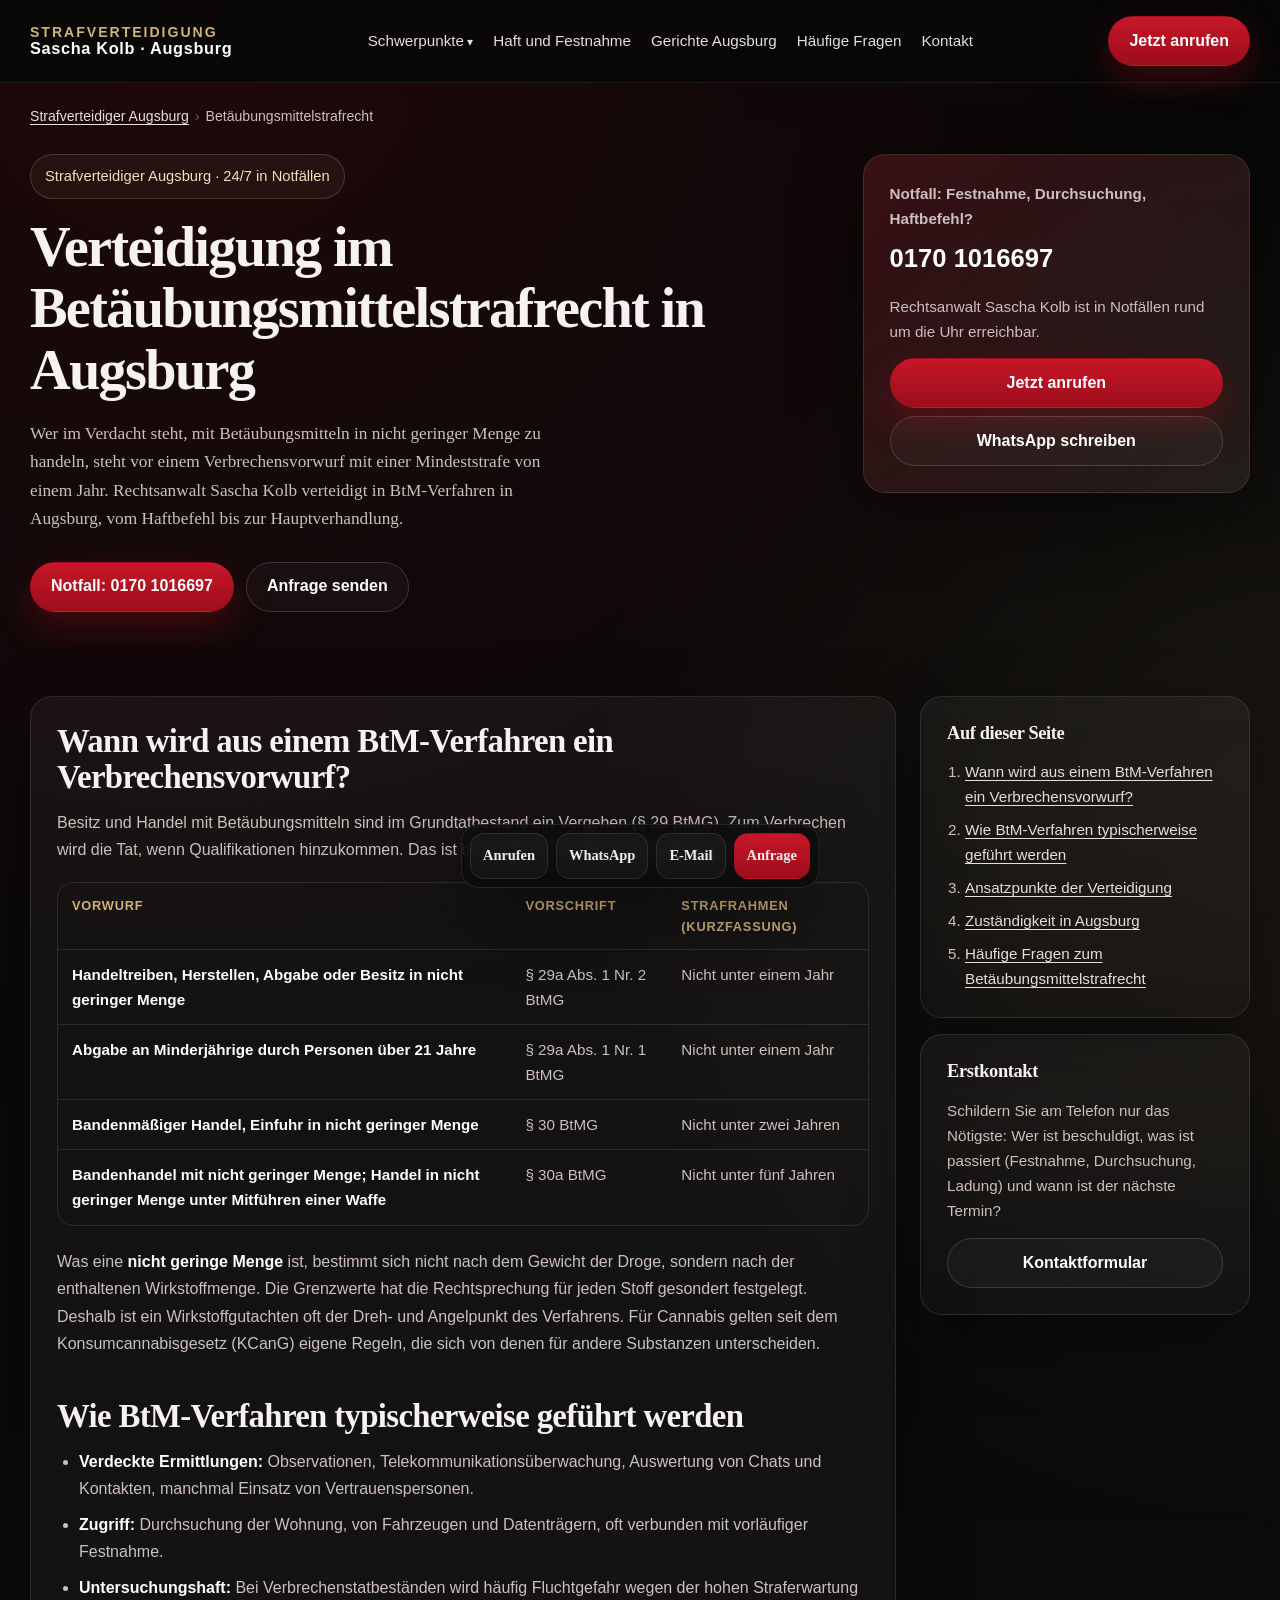
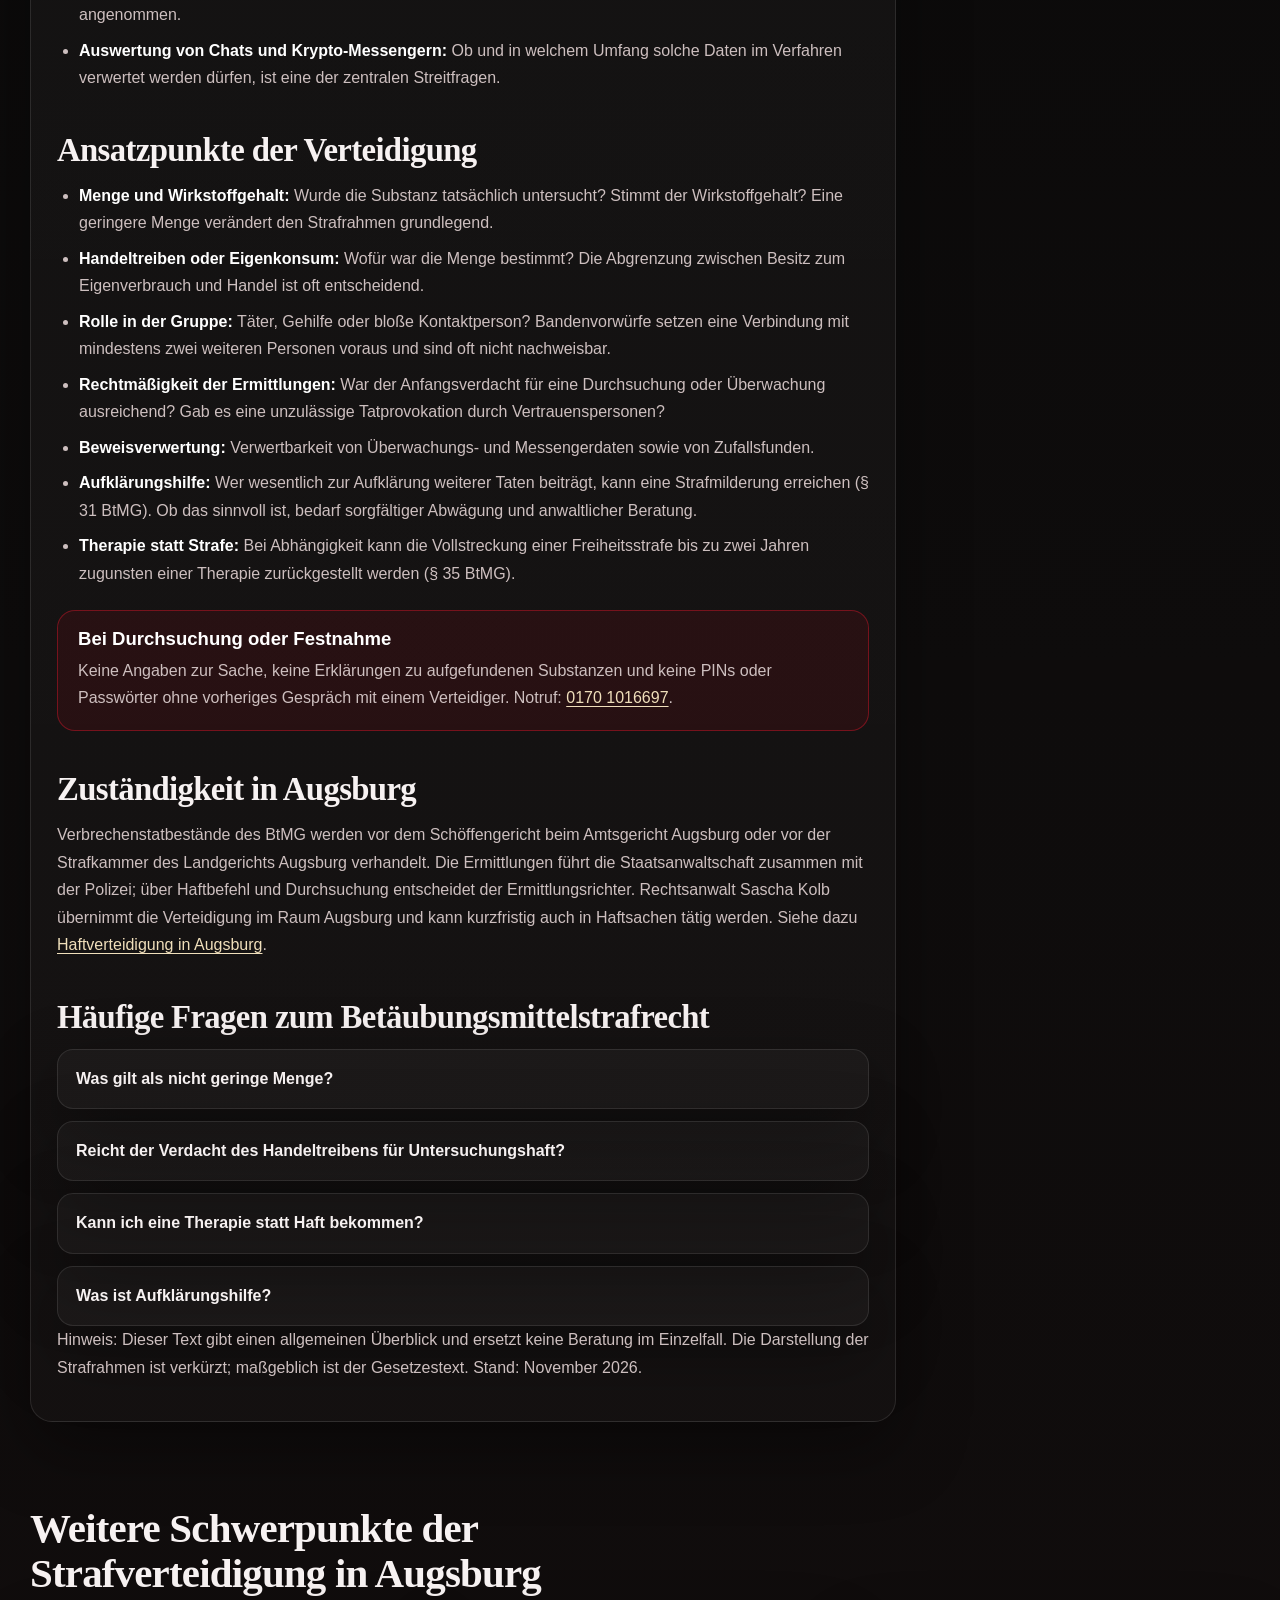
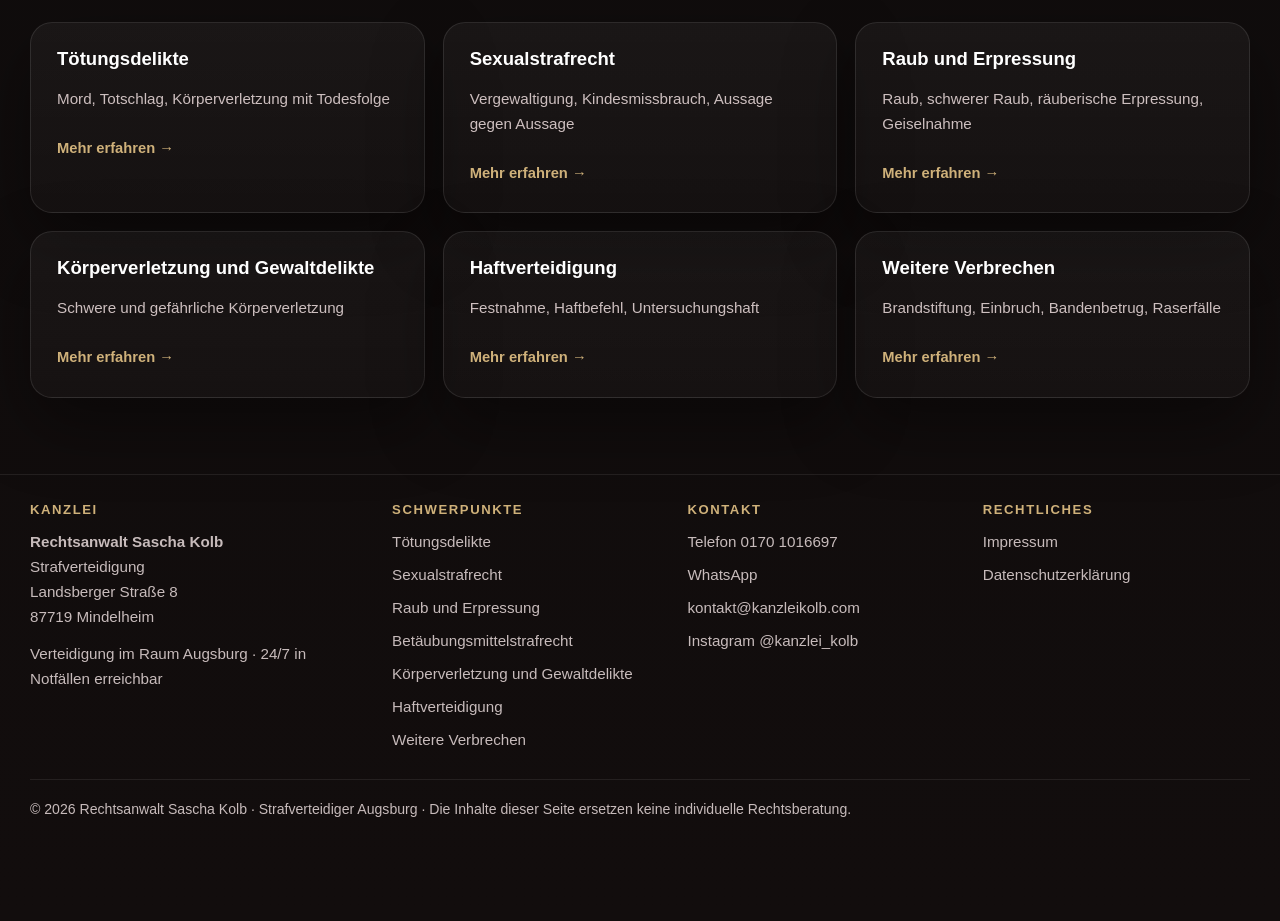
==== betaeubungsmittelstrafrecht-augsburg/index.html @ f9f82c10 "SEO-Relaunch: Fokus auf Kapitaldelikte und Verbrechen, Mehrseiten-Struktur Inhalt und Struktur - Aus" ====
<!DOCTYPE html>
<html lang="de">
<head>
  <meta charset="UTF-8" />
  <meta name="viewport" content="width=device-width, initial-scale=1.0" />
  <title>BtM-Strafrecht Augsburg: Strafverteidiger bei Drogenhandel</title>
  <meta name="description" content="Verteidigung bei Handeltreiben mit nicht geringer Menge, Bandenhandel und Einfuhr in Augsburg. Haftsachen, Telekommunikationsüberwachung. 24/7 in Notfällen." />
  <meta name="robots" content="index, follow, max-image-preview:large, max-snippet:-1" />
  <meta name="author" content="Rechtsanwalt Sascha Kolb" />
  <meta name="theme-color" content="#0d0b0b" />
  <link rel="canonical" href="https://strafrechtaugsburg.de/betaeubungsmittelstrafrecht-augsburg/" />
  <link rel="icon" href="/favicon.svg" type="image/svg+xml" />
  <meta property="og:type" content="website" />
  <meta property="og:site_name" content="Strafverteidiger Augsburg – Sascha Kolb" />
  <meta property="og:locale" content="de_DE" />
  <meta property="og:title" content="BtM-Strafrecht Augsburg: Strafverteidiger bei Drogenhandel" />
  <meta property="og:description" content="Verteidigung bei Handeltreiben mit nicht geringer Menge, Bandenhandel und Einfuhr in Augsburg. Haftsachen, Telekommunikationsüberwachung. 24/7 in Notfällen." />
  <meta property="og:url" content="https://strafrechtaugsburg.de/betaeubungsmittelstrafrecht-augsburg/" />
  <meta property="og:image" content="https://strafrechtaugsburg.de/assets/og-image.jpg" />
  <meta property="og:image:width" content="1200" />
  <meta property="og:image:height" content="630" />
  <meta property="og:image:alt" content="Rechtsanwalt Sascha Kolb – Strafverteidiger in Augsburg" />
  <meta name="twitter:card" content="summary_large_image" />
  <meta name="twitter:title" content="BtM-Strafrecht Augsburg: Strafverteidiger bei Drogenhandel" />
  <meta name="twitter:description" content="Verteidigung bei Handeltreiben mit nicht geringer Menge, Bandenhandel und Einfuhr in Augsburg. Haftsachen, Telekommunikationsüberwachung. 24/7 in Notfällen." />
  <meta name="twitter:image" content="https://strafrechtaugsburg.de/assets/og-image.jpg" />
  <link rel="stylesheet" href="/style.css?v=20261116-5" />
  <script type="application/ld+json">
{
  "@context": "https://schema.org",
  "@graph": [
    {
      "@type": "Attorney",
      "@id": "https://strafrechtaugsburg.de/#kanzlei",
      "name": "Rechtsanwalt Sascha Kolb – Strafverteidiger",
      "url": "https://strafrechtaugsburg.de/",
      "description": "Strafverteidigung bei Verbrechensvorwürfen im Raum Augsburg: Tötungsdelikte, Sexualstrafrecht, Raub und Erpressung, Betäubungsmittelhandel, schwere Gewaltdelikte und Haftsachen. 24/7 in Notfällen erreichbar.",
      "image": "https://strafrechtaugsburg.de/assets/sascha-kolb.jpg",
      "telephone": "+491701016697",
      "email": "kontakt@kanzleikolb.com",
      "address": {
        "@type": "PostalAddress",
        "streetAddress": "Landsberger Straße 8",
        "postalCode": "87719",
        "addressLocality": "Mindelheim",
        "addressRegion": "Bayern",
        "addressCountry": "DE"
      },
      "areaServed": [
        {
          "@type": "City",
          "name": "Augsburg"
        },
        {
          "@type": "AdministrativeArea",
          "name": "Schwaben"
        },
        {
          "@type": "State",
          "name": "Bayern"
        }
      ],
      "knowsAbout": [
        "Strafverteidigung",
        "Tötungsdelikte",
        "Sexualstrafrecht",
        "Raub und Erpressung",
        "Betäubungsmittelstrafrecht",
        "Haftverteidigung",
        "Untersuchungshaft"
      ],
      "contactPoint": [
        {
          "@type": "ContactPoint",
          "contactType": "emergency",
          "telephone": "+491701016697",
          "availableLanguage": "German",
          "hoursAvailable": {
            "@type": "OpeningHoursSpecification",
            "dayOfWeek": [
              "Monday",
              "Tuesday",
              "Wednesday",
              "Thursday",
              "Friday",
              "Saturday",
              "Sunday"
            ],
            "opens": "00:00",
            "closes": "23:59"
          }
        }
      ],
      "sameAs": [
        "https://instagram.com/kanzlei_kolb"
      ],
      "hasOfferCatalog": {
        "@type": "OfferCatalog",
        "name": "Schwerpunkte der Strafverteidigung",
        "itemListElement": [
          {
            "@type": "Offer",
            "itemOffered": {
              "@type": "Service",
              "name": "Tötungsdelikte",
              "url": "https://strafrechtaugsburg.de/toetungsdelikte-augsburg/"
            }
          },
          {
            "@type": "Offer",
            "itemOffered": {
              "@type": "Service",
              "name": "Sexualstrafrecht",
              "url": "https://strafrechtaugsburg.de/sexualstrafrecht-augsburg/"
            }
          },
          {
            "@type": "Offer",
            "itemOffered": {
              "@type": "Service",
              "name": "Raub und Erpressung",
              "url": "https://strafrechtaugsburg.de/raub-erpressung-augsburg/"
            }
          },
          {
            "@type": "Offer",
            "itemOffered": {
              "@type": "Service",
              "name": "Betäubungsmittelstrafrecht",
              "url": "https://strafrechtaugsburg.de/betaeubungsmittelstrafrecht-augsburg/"
            }
          },
          {
            "@type": "Offer",
            "itemOffered": {
              "@type": "Service",
              "name": "Körperverletzung und Gewaltdelikte",
              "url": "https://strafrechtaugsburg.de/koerperverletzung-gewaltdelikte-augsburg/"
            }
          },
          {
            "@type": "Offer",
            "itemOffered": {
              "@type": "Service",
              "name": "Haftverteidigung",
              "url": "https://strafrechtaugsburg.de/haftverteidigung-augsburg/"
            }
          },
          {
            "@type": "Offer",
            "itemOffered": {
              "@type": "Service",
              "name": "Weitere Verbrechen",
              "url": "https://strafrechtaugsburg.de/weitere-verbrechen-augsburg/"
            }
          }
        ]
      },
      "employee": {
        "@id": "https://strafrechtaugsburg.de/#sascha-kolb"
      }
    },
    {
      "@type": "Person",
      "@id": "https://strafrechtaugsburg.de/#sascha-kolb",
      "name": "Sascha Kolb",
      "jobTitle": "Rechtsanwalt",
      "image": "https://strafrechtaugsburg.de/assets/sascha-kolb.jpg",
      "url": "https://strafrechtaugsburg.de/",
      "worksFor": {
        "@id": "https://strafrechtaugsburg.de/#kanzlei"
      },
      "sameAs": [
        "https://instagram.com/kanzlei_kolb"
      ]
    },
    {
      "@type": "WebSite",
      "@id": "https://strafrechtaugsburg.de/#website",
      "url": "https://strafrechtaugsburg.de/",
      "name": "Strafverteidiger Augsburg – Rechtsanwalt Sascha Kolb",
      "inLanguage": "de-DE",
      "publisher": {
        "@id": "https://strafrechtaugsburg.de/#kanzlei"
      }
    },
    {
      "@type": "WebPage",
      "@id": "https://strafrechtaugsburg.de/betaeubungsmittelstrafrecht-augsburg/#webpage",
      "url": "https://strafrechtaugsburg.de/betaeubungsmittelstrafrecht-augsburg/",
      "name": "BtM-Strafrecht Augsburg: Strafverteidiger bei Drogenhandel",
      "description": "Verteidigung bei Handeltreiben mit nicht geringer Menge, Bandenhandel und Einfuhr in Augsburg. Haftsachen, Telekommunikationsüberwachung. 24/7 in Notfällen.",
      "inLanguage": "de-DE",
      "isPartOf": {
        "@id": "https://strafrechtaugsburg.de/#website"
      },
      "about": {
        "@id": "https://strafrechtaugsburg.de/#kanzlei"
      },
      "primaryImageOfPage": {
        "@type": "ImageObject",
        "url": "https://strafrechtaugsburg.de/assets/og-image.jpg",
        "width": 1200,
        "height": 630
      },
      "dateModified": "2026-11-16",
      "breadcrumb": {
        "@id": "https://strafrechtaugsburg.de/betaeubungsmittelstrafrecht-augsburg/#breadcrumb"
      }
    },
    {
      "@type": "BreadcrumbList",
      "@id": "https://strafrechtaugsburg.de/betaeubungsmittelstrafrecht-augsburg/#breadcrumb",
      "itemListElement": [
        {
          "@type": "ListItem",
          "position": 1,
          "name": "Strafverteidiger Augsburg",
          "item": "https://strafrechtaugsburg.de/"
        },
        {
          "@type": "ListItem",
          "position": 2,
          "name": "Betäubungsmittelstrafrecht",
          "item": "https://strafrechtaugsburg.de/betaeubungsmittelstrafrecht-augsburg/"
        }
      ]
    },
    {
      "@type": "Service",
      "@id": "https://strafrechtaugsburg.de/betaeubungsmittelstrafrecht-augsburg/#service",
      "name": "Verteidigung im Betäubungsmittelstrafrecht",
      "serviceType": "Strafverteidigung",
      "provider": {
        "@id": "https://strafrechtaugsburg.de/#kanzlei"
      },
      "areaServed": {
        "@type": "City",
        "name": "Augsburg"
      },
      "url": "https://strafrechtaugsburg.de/betaeubungsmittelstrafrecht-augsburg/"
    },
    {
      "@type": "FAQPage",
      "@id": "https://strafrechtaugsburg.de/betaeubungsmittelstrafrecht-augsburg/#faq",
      "mainEntity": [
        {
          "@type": "Question",
          "name": "Was gilt als nicht geringe Menge?",
          "acceptedAnswer": {
            "@type": "Answer",
            "text": "Maßgeblich ist die Wirkstoffmenge, nicht das Gesamtgewicht. Für jede Substanz hat die Rechtsprechung einen Grenzwert festgelegt, ab dem eine nicht geringe Menge vorliegt. Wird dieser Wert überschritten, droht bei Handeltreiben eine Mindeststrafe von einem Jahr, bei Einfuhr sogar von zwei Jahren."
          }
        },
        {
          "@type": "Question",
          "name": "Reicht der Verdacht des Handeltreibens für Untersuchungshaft?",
          "acceptedAnswer": {
            "@type": "Answer",
            "text": "Dringender Tatverdacht und ein Haftgrund sind erforderlich. Bei hoher Straferwartung wird häufig Fluchtgefahr angenommen. Ob eine Außervollzugsetzung gegen Auflagen möglich ist, wird im Haftprüfungsverfahren geklärt."
          }
        },
        {
          "@type": "Question",
          "name": "Kann ich eine Therapie statt Haft bekommen?",
          "acceptedAnswer": {
            "@type": "Answer",
            "text": "Bei nachgewiesener Betäubungsmittelabhängigkeit und einer Freiheitsstrafe von bis zu zwei Jahren kommt eine Zurückstellung der Strafvollstreckung zugunsten einer Therapie in Betracht (§ 35 BtMG). Die Voraussetzungen sind streng; frühzeitige Planung ist wichtig."
          }
        },
        {
          "@type": "Question",
          "name": "Was ist Aufklärungshilfe?",
          "acceptedAnswer": {
            "@type": "Answer",
            "text": "Das ist die Mitwirkung an der Aufklärung weiterer Betäubungsmitteltaten. Sie kann zu einer Strafmilderung oder im Einzelfall zum Absehen von Strafe führen (§ 31 BtMG). Sie birgt aber Risiken, etwa für die eigene Sicherheit, und sollte nur nach eingehender anwaltlicher Beratung erfolgen."
          }
        }
      ]
    }
  ]
}
  </script>
</head>
<body>
  <a class="skip-link" href="#main">Zum Inhalt springen</a>
  <header class="topbar">
    <div class="container topbar-inner">
      <a href="/" class="logo" aria-label="Startseite – Strafverteidigung Sascha Kolb, Augsburg">
        <strong>Strafverteidigung</strong>
        <span>Sascha Kolb · Augsburg</span>
      </a>
      <nav class="nav" aria-label="Hauptnavigation">
        <details class="dropdown">
          <summary>Schwerpunkte</summary>
          <div class="dropdown-menu"><a href="/toetungsdelikte-augsburg/">Tötungsdelikte</a><a href="/sexualstrafrecht-augsburg/">Sexualstrafrecht</a><a href="/raub-erpressung-augsburg/">Raub und Erpressung</a><a href="/betaeubungsmittelstrafrecht-augsburg/">Betäubungsmittelstrafrecht</a><a href="/koerperverletzung-gewaltdelikte-augsburg/">Körperverletzung und Gewaltdelikte</a><a href="/haftverteidigung-augsburg/">Haftverteidigung</a><a href="/weitere-verbrechen-augsburg/">Weitere Verbrechen</a></div>
        </details>
        <a href="/haftverteidigung-augsburg/">Haft und Festnahme</a>
        <a href="/#augsburg">Gerichte Augsburg</a>
        <a href="/#faq">Häufige Fragen</a>
        <a href="/#kontakt">Kontakt</a>
      </nav>
      <details class="mobile-menu">
        <summary>Menü</summary>
        <div class="mobile-menu-panel"><a href="/toetungsdelikte-augsburg/">Tötungsdelikte</a><a href="/sexualstrafrecht-augsburg/">Sexualstrafrecht</a><a href="/raub-erpressung-augsburg/">Raub und Erpressung</a><a href="/betaeubungsmittelstrafrecht-augsburg/">Betäubungsmittelstrafrecht</a><a href="/koerperverletzung-gewaltdelikte-augsburg/">Körperverletzung und Gewaltdelikte</a><a href="/haftverteidigung-augsburg/">Haftverteidigung</a><a href="/weitere-verbrechen-augsburg/">Weitere Verbrechen</a><a href="/#faq">Häufige Fragen</a><a href="/#kontakt">Kontakt</a></div>
      </details>
      <a class="btn btn-primary" href="tel:+491701016697">Jetzt anrufen</a>
    </div>
  </header>

  <main id="main">
    <nav class="container breadcrumb" aria-label="Brotkrumen">
      <ol>
        <li><a href="/">Strafverteidiger Augsburg</a></li>
        <li aria-current="page">Betäubungsmittelstrafrecht</li>
      </ol>
    </nav>

    <section class="page-hero">
      <div class="container page-hero-grid">
        <div>
          <div class="eyebrow">Strafverteidiger Augsburg · 24/7 in Notfällen</div>
          <h1>Verteidigung im Betäubungsmittelstrafrecht in Augsburg</h1>
          <p class="lead">Wer im Verdacht steht, mit Betäubungsmitteln in nicht geringer Menge zu handeln, steht vor einem Verbrechensvorwurf mit einer Mindeststrafe von einem Jahr. Rechtsanwalt Sascha Kolb verteidigt in BtM-Verfahren in Augsburg, vom Haftbefehl bis zur Hauptverhandlung.</p>
          <div class="cta-row">
            <a class="btn btn-primary" href="tel:+491701016697">Notfall: 0170 1016697</a>
            <a class="btn btn-secondary" href="/#kontakt">Anfrage senden</a>
          </div>
        </div>
        <div class="panel signal sos">
            <p><strong>Notfall: Festnahme, Durchsuchung, Haftbefehl?</strong></p>
            <strong class="phone"><a href="tel:+491701016697">0170 1016697</a></strong>
            <p>Rechtsanwalt Sascha Kolb ist in Notfällen rund um die Uhr erreichbar.</p>
            <a class="btn btn-primary" href="tel:+491701016697">Jetzt anrufen</a>
            <a class="btn btn-secondary" href="https://wa.me/491701016697" target="_blank" rel="noopener">WhatsApp schreiben</a>
          </div>
      </div>
    </section>

    <section class="section">
      <div class="container article-grid">
        <article class="panel prose">
<h2 id="vorwuerfe">Wann wird aus einem BtM-Verfahren ein Verbrechensvorwurf?</h2>
<p>Besitz und Handel mit Betäubungsmitteln sind im Grundtatbestand ein Vergehen (§ 29 BtMG). Zum Verbrechen wird die Tat, wenn Qualifikationen hinzukommen. Das ist bei größeren Verfahren regelmäßig der Fall:</p>
<div class="table-wrap">
  <table>
    <thead><tr><th>Vorwurf</th><th>Vorschrift</th><th>Strafrahmen (Kurzfassung)</th></tr></thead>
    <tbody>
      <tr><td>Handeltreiben, Herstellen, Abgabe oder Besitz in nicht geringer Menge</td><td>§ 29a Abs. 1 Nr. 2 BtMG</td><td>Nicht unter einem Jahr</td></tr>
      <tr><td>Abgabe an Minderjährige durch Personen über 21 Jahre</td><td>§ 29a Abs. 1 Nr. 1 BtMG</td><td>Nicht unter einem Jahr</td></tr>
      <tr><td>Bandenmäßiger Handel, Einfuhr in nicht geringer Menge</td><td>§ 30 BtMG</td><td>Nicht unter zwei Jahren</td></tr>
      <tr><td>Bandenhandel mit nicht geringer Menge; Handel in nicht geringer Menge unter Mitführen einer Waffe</td><td>§ 30a BtMG</td><td>Nicht unter fünf Jahren</td></tr>
    </tbody>
  </table>
</div>
<p>Was eine <strong>nicht geringe Menge</strong> ist, bestimmt sich nicht nach dem Gewicht der Droge, sondern nach der enthaltenen Wirkstoffmenge. Die Grenzwerte hat die Rechtsprechung für jeden Stoff gesondert festgelegt. Deshalb ist ein Wirkstoffgutachten oft der Dreh- und Angelpunkt des Verfahrens. Für Cannabis gelten seit dem Konsumcannabisgesetz (KCanG) eigene Regeln, die sich von denen für andere Substanzen unterscheiden.</p>

<h2 id="verfahren">Wie BtM-Verfahren typischerweise geführt werden</h2>
<ul>
  <li><strong>Verdeckte Ermittlungen:</strong> Observationen, Telekommunikationsüberwachung, Auswertung von Chats und Kontakten, manchmal Einsatz von Vertrauenspersonen.</li>
  <li><strong>Zugriff:</strong> Durchsuchung der Wohnung, von Fahrzeugen und Datenträgern, oft verbunden mit vorläufiger Festnahme.</li>
  <li><strong>Untersuchungshaft:</strong> Bei Verbrechenstatbeständen wird häufig Fluchtgefahr wegen der hohen Straferwartung angenommen.</li>
  <li><strong>Auswertung von Chats und Krypto-Messengern:</strong> Ob und in welchem Umfang solche Daten im Verfahren verwertet werden dürfen, ist eine der zentralen Streitfragen.</li>
</ul>

<h2 id="verteidigung">Ansatzpunkte der Verteidigung</h2>
<ul>
  <li><strong>Menge und Wirkstoffgehalt:</strong> Wurde die Substanz tatsächlich untersucht? Stimmt der Wirkstoffgehalt? Eine geringere Menge verändert den Strafrahmen grundlegend.</li>
  <li><strong>Handeltreiben oder Eigenkonsum:</strong> Wofür war die Menge bestimmt? Die Abgrenzung zwischen Besitz zum Eigenverbrauch und Handel ist oft entscheidend.</li>
  <li><strong>Rolle in der Gruppe:</strong> Täter, Gehilfe oder bloße Kontaktperson? Bandenvorwürfe setzen eine Verbindung mit mindestens zwei weiteren Personen voraus und sind oft nicht nachweisbar.</li>
  <li><strong>Rechtmäßigkeit der Ermittlungen:</strong> War der Anfangsverdacht für eine Durchsuchung oder Überwachung ausreichend? Gab es eine unzulässige Tatprovokation durch Vertrauenspersonen?</li>
  <li><strong>Beweisverwertung:</strong> Verwertbarkeit von Überwachungs- und Messengerdaten sowie von Zufallsfunden.</li>
  <li><strong>Aufklärungshilfe:</strong> Wer wesentlich zur Aufklärung weiterer Taten beiträgt, kann eine Strafmilderung erreichen (§ 31 BtMG). Ob das sinnvoll ist, bedarf sorgfältiger Abwägung und anwaltlicher Beratung.</li>
  <li><strong>Therapie statt Strafe:</strong> Bei Abhängigkeit kann die Vollstreckung einer Freiheitsstrafe bis zu zwei Jahren zugunsten einer Therapie zurückgestellt werden (§ 35 BtMG).</li>
</ul>
<div class="callout alert">
  <h3>Bei Durchsuchung oder Festnahme</h3>
  <p>Keine Angaben zur Sache, keine Erklärungen zu aufgefundenen Substanzen und keine PINs oder Passwörter ohne vorheriges Gespräch mit einem Verteidiger. Notruf: <a href="tel:+491701016697">0170 1016697</a>.</p>
</div>

<h2 id="augsburg">Zuständigkeit in Augsburg</h2>
<p>Verbrechenstatbestände des BtMG werden vor dem Schöffengericht beim Amtsgericht Augsburg oder vor der Strafkammer des Landgerichts Augsburg verhandelt. Die Ermittlungen führt die Staatsanwaltschaft zusammen mit der Polizei; über Haftbefehl und Durchsuchung entscheidet der Ermittlungsrichter. Rechtsanwalt Sascha Kolb übernimmt die Verteidigung im Raum Augsburg und kann kurzfristig auch in Haftsachen tätig werden. Siehe dazu <a href="/haftverteidigung-augsburg/">Haftverteidigung in Augsburg</a>.</p>

<h2 id="faq">Häufige Fragen zum Betäubungsmittelstrafrecht</h2>
<div class="faq">
  <details>
    <summary>Was gilt als nicht geringe Menge?</summary>
    <p>Maßgeblich ist die Wirkstoffmenge, nicht das Gesamtgewicht. Für jede Substanz hat die Rechtsprechung einen Grenzwert festgelegt, ab dem eine nicht geringe Menge vorliegt. Wird dieser Wert überschritten, droht bei Handeltreiben eine Mindeststrafe von einem Jahr, bei Einfuhr sogar von zwei Jahren.</p>
  </details>
  <details>
    <summary>Reicht der Verdacht des Handeltreibens für Untersuchungshaft?</summary>
    <p>Dringender Tatverdacht und ein Haftgrund sind erforderlich. Bei hoher Straferwartung wird häufig Fluchtgefahr angenommen. Ob eine Außervollzugsetzung gegen Auflagen möglich ist, wird im Haftprüfungsverfahren geklärt.</p>
  </details>
  <details>
    <summary>Kann ich eine Therapie statt Haft bekommen?</summary>
    <p>Bei nachgewiesener Betäubungsmittelabhängigkeit und einer Freiheitsstrafe von bis zu zwei Jahren kommt eine Zurückstellung der Strafvollstreckung zugunsten einer Therapie in Betracht (§ 35 BtMG). Die Voraussetzungen sind streng; frühzeitige Planung ist wichtig.</p>
  </details>
  <details>
    <summary>Was ist Aufklärungshilfe?</summary>
    <p>Das ist die Mitwirkung an der Aufklärung weiterer Betäubungsmitteltaten. Sie kann zu einer Strafmilderung oder im Einzelfall zum Absehen von Strafe führen (§ 31 BtMG). Sie birgt aber Risiken, etwa für die eigene Sicherheit, und sollte nur nach eingehender anwaltlicher Beratung erfolgen.</p>
  </details>
</div>

          <p class="disclaimer">Hinweis: Dieser Text gibt einen allgemeinen Überblick und ersetzt keine Beratung im Einzelfall. Die Darstellung der Strafrahmen ist verkürzt; maßgeblich ist der Gesetzestext. Stand: November 2026.</p>
        </article>
        <aside class="aside" aria-label="Zusatzinformationen">
          <div class="panel">
            <h2 style="font-size:1.15rem">Auf dieser Seite</h2>
            <ol class="toc"><li><a href="#vorwuerfe">Wann wird aus einem BtM-Verfahren ein Verbrechensvorwurf?</a></li><li><a href="#verfahren">Wie BtM-Verfahren typischerweise geführt werden</a></li><li><a href="#verteidigung">Ansatzpunkte der Verteidigung</a></li><li><a href="#augsburg">Zuständigkeit in Augsburg</a></li><li><a href="#faq">Häufige Fragen zum Betäubungsmittelstrafrecht</a></li></ol>
          </div>
          <div class="panel">
            <h2 style="font-size:1.15rem">Erstkontakt</h2>
            <p class="small">Schildern Sie am Telefon nur das Nötigste: Wer ist beschuldigt, was ist passiert (Festnahme, Durchsuchung, Ladung) und wann ist der nächste Termin?</p>
            <a class="btn btn-secondary" style="width:100%" href="/#kontakt">Kontaktformular</a>
          </div>
        </aside>
      </div>
    </section>

    <section class="section">
      <div class="container">
        <div class="section-head">
          <h2>Weitere Schwerpunkte der Strafverteidigung in Augsburg</h2>
        </div>
        <div class="grid-3">
          <a class="panel card-link" href="/toetungsdelikte-augsburg/">
            <h3>Tötungsdelikte</h3>
            <p>Mord, Totschlag, Körperverletzung mit Todesfolge</p>
            <span class="more">Mehr erfahren →</span>
          </a>
          <a class="panel card-link" href="/sexualstrafrecht-augsburg/">
            <h3>Sexualstrafrecht</h3>
            <p>Vergewaltigung, Kindesmissbrauch, Aussage gegen Aussage</p>
            <span class="more">Mehr erfahren →</span>
          </a>
          <a class="panel card-link" href="/raub-erpressung-augsburg/">
            <h3>Raub und Erpressung</h3>
            <p>Raub, schwerer Raub, räuberische Erpressung, Geiselnahme</p>
            <span class="more">Mehr erfahren →</span>
          </a>
          <a class="panel card-link" href="/koerperverletzung-gewaltdelikte-augsburg/">
            <h3>Körperverletzung und Gewaltdelikte</h3>
            <p>Schwere und gefährliche Körperverletzung</p>
            <span class="more">Mehr erfahren →</span>
          </a>
          <a class="panel card-link" href="/haftverteidigung-augsburg/">
            <h3>Haftverteidigung</h3>
            <p>Festnahme, Haftbefehl, Untersuchungshaft</p>
            <span class="more">Mehr erfahren →</span>
          </a>
          <a class="panel card-link" href="/weitere-verbrechen-augsburg/">
            <h3>Weitere Verbrechen</h3>
            <p>Brandstiftung, Einbruch, Bandenbetrug, Raserfälle</p>
            <span class="more">Mehr erfahren →</span>
          </a>
        </div>
      </div>
    </section>
  </main>

  <footer>
    <div class="container">
      <div class="footer-grid">
        <div>
          <h2>Kanzlei</h2>
          <p style="margin:0"><strong>Rechtsanwalt Sascha Kolb</strong><br>Strafverteidigung<br>Landsberger Straße 8<br>87719 Mindelheim</p>
          <p style="margin:12px 0 0">Verteidigung im Raum Augsburg · 24/7 in Notfällen erreichbar</p>
        </div>
        <div>
          <h2>Schwerpunkte</h2>
          <ul><li><a href="/toetungsdelikte-augsburg/">Tötungsdelikte</a></li><li><a href="/sexualstrafrecht-augsburg/">Sexualstrafrecht</a></li><li><a href="/raub-erpressung-augsburg/">Raub und Erpressung</a></li><li><a href="/betaeubungsmittelstrafrecht-augsburg/">Betäubungsmittelstrafrecht</a></li><li><a href="/koerperverletzung-gewaltdelikte-augsburg/">Körperverletzung und Gewaltdelikte</a></li><li><a href="/haftverteidigung-augsburg/">Haftverteidigung</a></li><li><a href="/weitere-verbrechen-augsburg/">Weitere Verbrechen</a></li></ul>
        </div>
        <div>
          <h2>Kontakt</h2>
          <ul>
            <li><a href="tel:+491701016697">Telefon 0170 1016697</a></li>
            <li><a href="https://wa.me/491701016697" target="_blank" rel="noopener">WhatsApp</a></li>
            <li><a href="mailto:kontakt@kanzleikolb.com">kontakt@kanzleikolb.com</a></li>
            <li><a href="https://instagram.com/kanzlei_kolb" target="_blank" rel="noopener">Instagram @kanzlei_kolb</a></li>
          </ul>
        </div>
        <div>
          <h2>Rechtliches</h2>
          <ul>
            <li><a href="/impressum/">Impressum</a></li>
            <li><a href="/datenschutz/">Datenschutzerklärung</a></li>
          </ul>
        </div>
      </div>
      <div class="footer-bottom">© 2026 Rechtsanwalt Sascha Kolb · Strafverteidiger Augsburg · Die Inhalte dieser Seite ersetzen keine individuelle Rechtsberatung.</div>
    </div>
  </footer>

  <div class="sticky">
    <div class="sticky-grid">
      <a href="tel:+491701016697">Anrufen</a>
      <a href="https://wa.me/491701016697" target="_blank" rel="noopener">WhatsApp</a>
      <a href="mailto:kontakt@kanzleikolb.com">E-Mail</a>
      <a href="/#kontakt" class="primary">Anfrage</a>
    </div>
  </div>

  <script src="/script.js?v=20261116-5" defer></script>
</body>
</html>
---- style.css ----
:root {
  --bg: #080808;
  --bg2: #120d0d;
  --panel: rgba(255,255,255,0.045);
  --panel2: rgba(255,255,255,0.03);
  --line: rgba(255,255,255,0.10);
  --text: #f7f2f2;
  --muted: #cdbfbf;
  --red: #9e0d1b;
  --red2: #c51728;
  --gold: #cfb17a;
  --shadow: 0 26px 70px rgba(0,0,0,0.38);
  --radius: 22px;
  --max: 1220px;
}

* { box-sizing: border-box; }
html { scroll-behavior: smooth; }
body {
  margin: 0;
  color: var(--text);
  font-family: Georgia, "Times New Roman", serif;
  background:
    radial-gradient(circle at 15% 0%, rgba(158,13,27,0.16), transparent 24%),
    radial-gradient(circle at 100% 20%, rgba(207,177,122,0.08), transparent 20%),
    linear-gradient(180deg, #070707 0%, #0e0c0c 55%, #120d0d 100%);
  line-height: 1.65;
}

a { color: inherit; text-decoration: none; }
img { max-width: 100%; display: block; }
.container { width: min(calc(100% - 34px), var(--max)); margin: 0 auto; }
.sans { font-family: Arial, Helvetica, sans-serif; }

.topbar {
  position: sticky;
  top: 0;
  z-index: 999;
  backdrop-filter: blur(14px);
  background: rgba(8,8,8,0.84);
  border-bottom: 1px solid rgba(255,255,255,0.08);
}

.topbar-inner {
  display: flex;
  justify-content: space-between;
  align-items: center;
  gap: 18px;
  padding: 16px 0;
}

.logo {
  display: flex;
  flex-direction: column;
  line-height: 1.08;
}

.logo strong {
  font-family: Arial, Helvetica, sans-serif;
  text-transform: uppercase;
  letter-spacing: 0.14em;
  color: var(--gold);
  font-size: 0.88rem;
}

.logo span {
  font-family: Arial, Helvetica, sans-serif;
  font-weight: 700;
  font-size: 1.02rem;
  letter-spacing: 0.04em;
  color: white;
}

.nav {
  display: flex;
  gap: 20px;
  align-items: center;
  flex-wrap: wrap;
  font-family: Arial, Helvetica, sans-serif;
}

.nav a {
  color: #e7dddd;
  font-size: 0.95rem;
}

.btn {
  display: inline-flex;
  align-items: center;
  justify-content: center;
  min-height: 50px;
  padding: 0 20px;
  border-radius: 999px;
  border: 1px solid transparent;
  font-family: Arial, Helvetica, sans-serif;
  font-weight: 700;
  cursor: pointer;
  transition: transform 0.18s ease, box-shadow 0.18s ease;
}

.btn:hover { transform: translateY(-1px); }

.btn-primary {
  color: white;
  background: linear-gradient(180deg, var(--red2) 0%, var(--red) 100%);
  box-shadow: 0 14px 35px rgba(158,13,27,0.35);
}

.btn-secondary {
  color: white;
  background: rgba(255,255,255,0.03);
  border-color: rgba(255,255,255,0.15);
}

.hero {
  padding: 72px 0 34px;
}

.hero-grid {
  display: grid;
  grid-template-columns: 1.02fr 0.98fr;
  gap: 34px;
  align-items: stretch;
}

.eyebrow {
  display: inline-flex;
  gap: 10px;
  padding: 9px 14px;
  border-radius: 999px;
  border: 1px solid rgba(207,177,122,0.24);
  background: rgba(207,177,122,0.06);
  color: #f0dfbb;
  font-family: Arial, Helvetica, sans-serif;
  font-size: 0.92rem;
  margin-bottom: 18px;
}

h1, h2, h3 {
  margin: 0 0 16px;
  line-height: 1.1;
  font-weight: 700;
}

h1 {
  font-size: clamp(2.55rem, 5.1vw, 5rem);
  letter-spacing: -0.03em;
}

h2 {
  font-size: clamp(1.8rem, 3.2vw, 2.8rem);
  letter-spacing: -0.02em;
}

h3 {
  font-size: 1.16rem;
  font-family: Arial, Helvetica, sans-serif;
}

.accent { color: #f2c8cf; }

.lead {
  max-width: 62ch;
  color: var(--muted);
  font-size: 1.08rem;
  margin-bottom: 0;
}

.cta-row {
  display: flex;
  flex-wrap: wrap;
  gap: 12px;
  margin: 28px 0 24px;
}

.metrics {
  display: grid;
  grid-template-columns: repeat(3, minmax(0, 1fr));
  gap: 14px;
  margin-top: 28px;
}

.metric {
  border: 1px solid var(--line);
  background: linear-gradient(180deg, rgba(255,255,255,0.04), rgba(255,255,255,0.025));
  border-radius: 18px;
  padding: 18px;
  box-shadow: var(--shadow);
}

.metric strong {
  display: block;
  margin-bottom: 6px;
  color: white;
  font-size: 1.4rem;
  font-family: Arial, Helvetica, sans-serif;
}

.metric span {
  color: var(--muted);
  font-family: Arial, Helvetica, sans-serif;
  font-size: 0.95rem;
}

.hero-card {
  position: relative;
  overflow: hidden;
  border-radius: 30px;
  border: 1px solid rgba(255,255,255,0.09);
  box-shadow: var(--shadow);
  min-height: 690px;
  background:
    linear-gradient(160deg, rgba(207,177,122,0.08), rgba(255,255,255,0.02)),
    linear-gradient(180deg, #111111, #1b1010 70%, #220d10 100%);
}

.portrait {
  position: absolute;
  inset: 0;
  width: 100%;
  height: 100%;
  object-fit: cover;
  object-position: center top;
}

.hero-overlay {
  position: absolute;
  left: 20px;
  right: 20px;
  bottom: 20px;
  padding: 20px;
  border-radius: 22px;
  border: 1px solid rgba(255,255,255,0.12);
  background: rgba(10,10,10,0.78);
  backdrop-filter: blur(10px);
  box-shadow: var(--shadow);
}

.hero-overlay strong {
  display: block;
  margin-bottom: 7px;
  font-size: 1.08rem;
  font-family: Arial, Helvetica, sans-serif;
}

.section { padding: 42px 0; }

.section-head {
  max-width: 78ch;
  margin-bottom: 26px;
}

.section-sub {
  color: var(--muted);
  margin: 0;
  font-size: 1.02rem;
}

.grid-3 {
  display: grid;
  grid-template-columns: repeat(3, minmax(0, 1fr));
  gap: 18px;
}

.grid-2 {
  display: grid;
  grid-template-columns: 1fr 1fr;
  gap: 18px;
}

.panel {
  border: 1px solid var(--line);
  border-radius: var(--radius);
  padding: 26px;
  background: linear-gradient(180deg, rgba(255,255,255,0.045), rgba(255,255,255,0.025));
  box-shadow: var(--shadow);
}

.panel p, .panel li, .small {
  color: var(--muted);
  font-family: Arial, Helvetica, sans-serif;
  font-size: 0.95rem;
}

.signal {
  background:
    linear-gradient(135deg, rgba(158,13,27,0.23), rgba(207,177,122,0.06)),
    linear-gradient(180deg, rgba(255,255,255,0.04), rgba(255,255,255,0.025));
}

.list {
  margin: 0;
  padding-left: 18px;
}

.list li + li { margin-top: 8px; }

.keyword-band {
  display: flex;
  flex-wrap: wrap;
  gap: 10px;
  margin-top: 14px;
}

.keyword {
  padding: 10px 14px;
  border-radius: 999px;
  border: 1px solid rgba(255,255,255,0.10);
  background: rgba(255,255,255,0.04);
  font-family: Arial, Helvetica, sans-serif;
  font-size: 0.92rem;
  color: #f0ebeb;
}

.steps {
  display: grid;
  grid-template-columns: repeat(4, minmax(0,1fr));
  gap: 16px;
  counter-reset: steps;
}

.step {
  position: relative;
  padding: 24px;
  border-radius: 20px;
  border: 1px solid var(--line);
  background: rgba(255,255,255,0.035);
  overflow: hidden;
  box-shadow: var(--shadow);
}

.step::before {
  counter-increment: steps;
  content: "0" counter(steps);
  position: absolute;
  top: 14px;
  right: 16px;
  color: rgba(255,255,255,0.07);
  font-family: Arial, Helvetica, sans-serif;
  font-size: 2.5rem;
  font-weight: 700;
  line-height: 1;
}

.step p { margin: 0; color: var(--muted); font-family: Arial, Helvetica, sans-serif; }

.faq {
  display: grid;
  gap: 12px;
}

details {
  border: 1px solid var(--line);
  border-radius: 16px;
  background: rgba(255,255,255,0.03);
  padding: 16px 18px;
  box-shadow: var(--shadow);
}

summary {
  cursor: pointer;
  list-style: none;
  font-family: Arial, Helvetica, sans-serif;
  font-weight: 700;
}

summary::-webkit-details-marker { display: none; }

.contact-wrap {
  display: grid;
  grid-template-columns: 0.88fr 1.12fr;
  gap: 20px;
}

.contact-links {
  display: grid;
  gap: 12px;
  margin-top: 18px;
  font-family: Arial, Helvetica, sans-serif;
}

.contact-link {
  display: flex;
  justify-content: space-between;
  align-items: center;
  gap: 12px;
  min-height: 62px;
  padding: 15px 16px;
  border-radius: 16px;
  border: 1px solid var(--line);
  background: rgba(255,255,255,0.03);
}

.contact-link strong { color: white; }

form {
  display: grid;
  gap: 14px;
  font-family: Arial, Helvetica, sans-serif;
}

label {
  display: grid;
  gap: 8px;
  color: #fff;
  font-size: 0.95rem;
  font-family: Arial, Helvetica, sans-serif;
}

input, select, textarea {
  width: 100%;
  font: inherit;
  color: white;
  background: rgba(255,255,255,0.03);
  border: 1px solid rgba(255,255,255,0.12);
  border-radius: 14px;
  padding: 14px 15px;
  outline: none;
}

input:focus, select:focus, textarea:focus {
  border-color: rgba(207,177,122,0.45);
  box-shadow: 0 0 0 3px rgba(207,177,122,0.10);
}

textarea { min-height: 150px; resize: vertical; }

.steps-form { position: relative; }
.form-step { display: none; }
.form-step.active { display: block; }

.step-actions {
  display: flex;
  justify-content: space-between;
  gap: 12px;
  margin-top: 8px;
}

.status {
  min-height: 24px;
  font-family: Arial, Helvetica, sans-serif;
  font-size: 0.95rem;
  color: #f0dfbb;
}

footer {
  margin-top: 34px;
  padding: 28px 0 54px;
  border-top: 1px solid rgba(255,255,255,0.08);
  color: #c7bbbb;
  font-family: Arial, Helvetica, sans-serif;
  font-size: 0.95rem;
}

.sticky {
  position: fixed;
  left: 50%;
  bottom: 12px;
  transform: translateX(-50%);
  z-index: 1000;
  width: auto;
  max-width: calc(100% - 16px);
  padding: 8px;
  border-radius: 18px;
  background: rgba(10,10,10,0.82);
  backdrop-filter: blur(10px);
  border: 1px solid rgba(255,255,255,0.10);
  box-shadow: var(--shadow);
}

.sticky-grid {
  display: flex;
  gap: 8px;
  flex-wrap: nowrap;
  overflow-x: auto;
  scrollbar-width: none;
}

.sticky-grid::-webkit-scrollbar {
  display: none;
}

.sticky a {
  flex: 0 0 auto;
  padding: 0 12px;
  font-size: 0.9rem;
}

.sticky a {
  min-height: 46px;
  display: flex;
  align-items: center;
  justify-content: center;
  border-radius: 14px;
  border: 1px solid var(--line);
  background: rgba(255,255,255,0.04);
  font-weight: 700;
}

.sticky a.primary {
  background: linear-gradient(180deg, var(--red2), var(--red));
  border-color: transparent;
}

@media (max-width: 1020px) {
  .hero-grid, .grid-3, .steps, .contact-wrap, .grid-2 {
    grid-template-columns: 1fr 1fr;
  }
  .metrics { grid-template-columns: 1fr; }
}

@media (max-width: 760px) {
  .nav { display: none; }
  .hero-grid, .grid-3, .steps, .contact-wrap, .grid-2, .sticky-grid {
    grid-template-columns: 1fr;
  }
  .hero-card {
    min-height: auto;
    height: 500px;
    margin-top: 10px;
  }
  .hero-overlay {
    left: 12px;
    right: 12px;
    bottom: 12px;
    padding: 12px 14px;
  }
  .hero-name {
    margin-bottom: 0;
    font-size: 0.98rem;
  }
  .hero-desc {
    display: none;
  }
  .portrait {
    object-position: center 12%;
  }
  body { padding-bottom: 110px; }
  .hero { padding-top: 46px; }
}

/* =====================================================================
   Ergänzungen: Mehrseiten-Struktur, Navigation, Fließtext, Barrierefreiheit
   (Grunddesign oben unverändert)
   ===================================================================== */

.skip-link {
  position: absolute;
  left: -9999px;
  top: 8px;
  z-index: 2000;
  padding: 10px 16px;
  border-radius: 10px;
  background: #fff;
  color: #000;
  font-family: Arial, Helvetica, sans-serif;
  font-weight: 700;
}
.skip-link:focus { left: 12px; }

:focus-visible { outline: 2px solid var(--gold); outline-offset: 3px; }

@media (prefers-reduced-motion: reduce) {
  html { scroll-behavior: auto; }
  .btn, a.card-link { transition: none; }
}

/* Navigation: Dropdown (Desktop) und Menü (Mobil) */
.nav summary { font-weight: 400; }
.dropdown { position: relative; }
.dropdown > summary {
  cursor: pointer;
  list-style: none;
  color: #e7dddd;
  font-size: 0.95rem;
}
.dropdown > summary::after { content: " \25BE"; font-size: 0.8em; }
.dropdown-menu {
  position: absolute;
  top: calc(100% + 14px);
  left: -16px;
  z-index: 1100;
  display: grid;
  gap: 2px;
  min-width: 310px;
  padding: 10px;
  border-radius: 16px;
  border: 1px solid var(--line);
  background: rgba(14,11,11,0.98);
  box-shadow: var(--shadow);
}
.dropdown-menu a { padding: 10px 12px; border-radius: 10px; }
.dropdown-menu a:hover { background: rgba(255,255,255,0.06); }

.mobile-menu { display: none; font-family: Arial, Helvetica, sans-serif; }
.mobile-menu summary {
  cursor: pointer;
  list-style: none;
  padding: 10px 16px;
  border-radius: 999px;
  border: 1px solid rgba(255,255,255,0.15);
  background: rgba(255,255,255,0.03);
  font-weight: 700;
  font-size: 0.92rem;
}
.mobile-menu-panel {
  position: absolute;
  left: 0;
  right: 0;
  top: 100%;
  display: grid;
  gap: 2px;
  padding: 12px 17px 18px;
  background: #0b0909;
  border-bottom: 1px solid rgba(255,255,255,0.08);
  max-height: calc(100vh - 80px);
  overflow-y: auto;
}
.mobile-menu-panel a { padding: 13px 8px; border-bottom: 1px solid rgba(255,255,255,0.06); }
details.dropdown, details.mobile-menu {
  border: 0;
  border-radius: 0;
  background: none;
  padding: 0;
  box-shadow: none;
}

/* Breadcrumb */
.breadcrumb {
  padding: 22px 0 0;
  font-family: Arial, Helvetica, sans-serif;
  font-size: 0.88rem;
  color: var(--muted);
}
.breadcrumb ol { display: flex; flex-wrap: wrap; gap: 6px; margin: 0; padding: 0; list-style: none; }
.breadcrumb li + li::before { content: "\203A"; margin-right: 6px; color: rgba(255,255,255,0.35); }
.breadcrumb a { color: #e7dddd; text-decoration: underline; text-underline-offset: 3px; }

/* Unterseiten */
.page-hero { padding: 26px 0 18px; }
.page-hero-grid {
  display: grid;
  grid-template-columns: 1.35fr 0.65fr;
  gap: 28px;
  align-items: start;
}
.page-hero h1 { font-size: clamp(1.85rem, 4.4vw, 3.7rem); }
.sos strong.phone {
  display: block;
  margin: 6px 0 14px;
  font-family: Arial, Helvetica, sans-serif;
  font-size: 1.6rem;
  color: #fff;
}
.sos .btn { width: 100%; margin-top: 8px; }
.sos p { margin: 0 0 6px; }

.article-grid {
  display: grid;
  grid-template-columns: minmax(0, 1fr) 330px;
  gap: 24px;
  align-items: start;
}
.aside { position: sticky; top: 96px; display: grid; gap: 16px; }
.toc { margin: 0; padding-left: 18px; font-family: Arial, Helvetica, sans-serif; font-size: 0.95rem; }
.toc li + li { margin-top: 8px; }
.toc a { color: #e7dddd; text-decoration: underline; text-underline-offset: 3px; }

.prose h2 {
  margin: 40px 0 14px;
  font-size: clamp(1.45rem, 2.6vw, 2.05rem);
  scroll-margin-top: 90px;
}
.prose h2:first-child { margin-top: 0; }
.prose h3 { margin: 24px 0 8px; color: #fff; }
.prose p, .prose li {
  font-family: Arial, Helvetica, sans-serif;
  font-size: 1rem;
  line-height: 1.72;
  color: var(--muted);
}
.prose p { margin: 0 0 14px; }
.prose ul, .prose ol { margin: 0 0 16px; padding-left: 22px; }
.prose li + li { margin-top: 8px; }
.prose strong { color: #fff; }
.prose a { color: #f0dfbb; text-decoration: underline; text-underline-offset: 3px; }

.table-wrap {
  overflow-x: auto;
  margin: 18px 0 22px;
  border: 1px solid var(--line);
  border-radius: 16px;
}
table {
  width: 100%;
  min-width: 540px;
  border-collapse: collapse;
  font-family: Arial, Helvetica, sans-serif;
  font-size: 0.95rem;
}
th, td { padding: 12px 14px; text-align: left; vertical-align: top; border-bottom: 1px solid var(--line); }
th { color: var(--gold); font-size: 0.8rem; letter-spacing: 0.06em; text-transform: uppercase; }
td { color: var(--muted); }
td:first-child { color: #fff; font-weight: 700; }
tr:last-child td { border-bottom: 0; }

.callout {
  margin: 22px 0;
  padding: 18px 20px;
  border-radius: 18px;
  border: 1px solid rgba(207,177,122,0.28);
  background: rgba(207,177,122,0.06);
}
.callout p:last-child, .callout ul:last-child { margin-bottom: 0; }
.callout.alert { border-color: rgba(197,23,40,0.5); background: rgba(158,13,27,0.14); }
.callout h3 { margin-top: 0; }

a.card-link { display: block; transition: transform 0.18s ease, border-color 0.18s ease; }
a.card-link:hover { transform: translateY(-2px); border-color: rgba(207,177,122,0.4); }
a.card-link h3 { color: #fff; }
.more {
  display: inline-block;
  margin-top: 10px;
  color: var(--gold);
  font-family: Arial, Helvetica, sans-serif;
  font-weight: 700;
  font-size: 0.92rem;
}

.cta-panel { text-align: left; }
.cta-panel .cta-row { margin-bottom: 0; }

.disclaimer {
  margin-top: 26px;
  font-family: Arial, Helvetica, sans-serif;
  font-size: 0.85rem;
  color: #a99c9c;
}

/* Formular-Ergänzungen */
select option { color: #111; background: #fff; }
.consent {
  display: flex;
  gap: 10px;
  align-items: flex-start;
  font-size: 0.9rem;
  color: var(--muted);
}
.consent input { width: auto; margin-top: 4px; flex: 0 0 auto; }
.consent a { color: #f0dfbb; text-decoration: underline; text-underline-offset: 3px; }
.form-note { margin: 0 0 4px; font-size: 0.9rem; color: var(--muted); }
.form-note strong { color: #fff; }

/* Footer */
.footer-grid {
  display: grid;
  grid-template-columns: 1.25fr 1fr 1fr 1fr;
  gap: 28px;
}
.footer-grid h2 {
  margin: 0 0 12px;
  font-family: Arial, Helvetica, sans-serif;
  font-size: 0.82rem;
  letter-spacing: 0.12em;
  text-transform: uppercase;
  color: var(--gold);
}
.footer-grid ul { display: grid; gap: 8px; margin: 0; padding: 0; list-style: none; }
.footer-grid a:hover { color: #fff; text-decoration: underline; }
.footer-bottom {
  margin-top: 26px;
  padding-top: 18px;
  border-top: 1px solid rgba(255,255,255,0.08);
  font-size: 0.88rem;
}

@media (max-width: 1020px) {
  .page-hero-grid, .article-grid { grid-template-columns: 1fr; }
  .aside { position: static; }
  .footer-grid { grid-template-columns: 1fr 1fr; }
}

@media (max-width: 760px) {
  .mobile-menu { display: block; }
  .topbar-inner > .btn-primary { display: none; }
  .footer-grid { grid-template-columns: 1fr; }
  .page-hero { padding-top: 14px; }
}

/* Raster-Kinder dürfen schrumpfen (verhindert horizontalen Überlauf durch Tabellen) */
.grid-2 > *, .grid-3 > *, .hero-grid > *, .contact-wrap > *,
.page-hero-grid > *, .article-grid > *, .steps > * { min-width: 0; }

/* Lange Wörter und URLs umbrechen (z. B. „Betäubungsmittelstrafrecht“ auf dem Handy) */
h1, h2, h3 { overflow-wrap: break-word; hyphens: auto; }
.prose p, .prose li, .prose a, .panel p, .lead { overflow-wrap: anywhere; }

@media (max-width: 760px) {
  .sticky { left: 8px; right: 8px; max-width: none; transform: none; }
  .sticky-grid { gap: 6px; }
  .sticky a { flex: 1 1 0; padding: 0 6px; font-size: 0.85rem; }
}

/* Fußzeile nicht unter der festen Kontaktleiste verstecken */
footer { padding-bottom: 100px; }
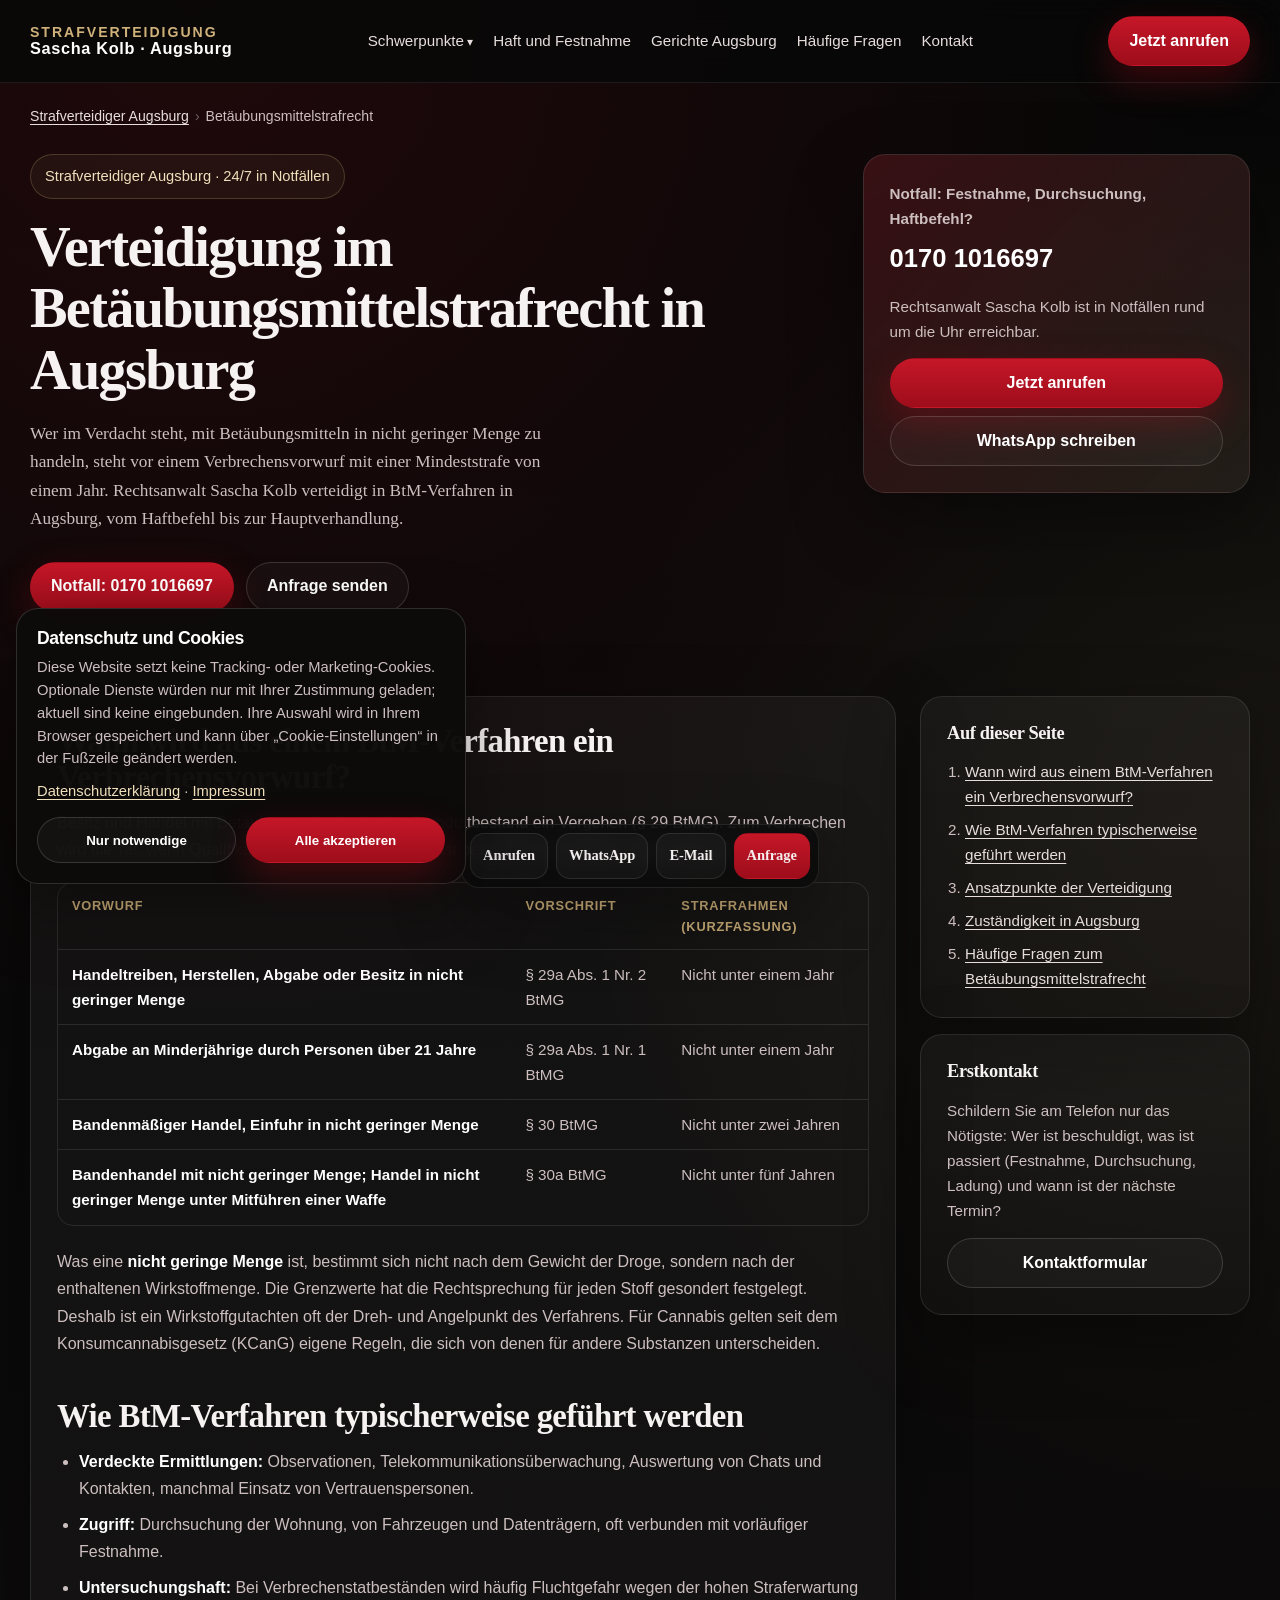
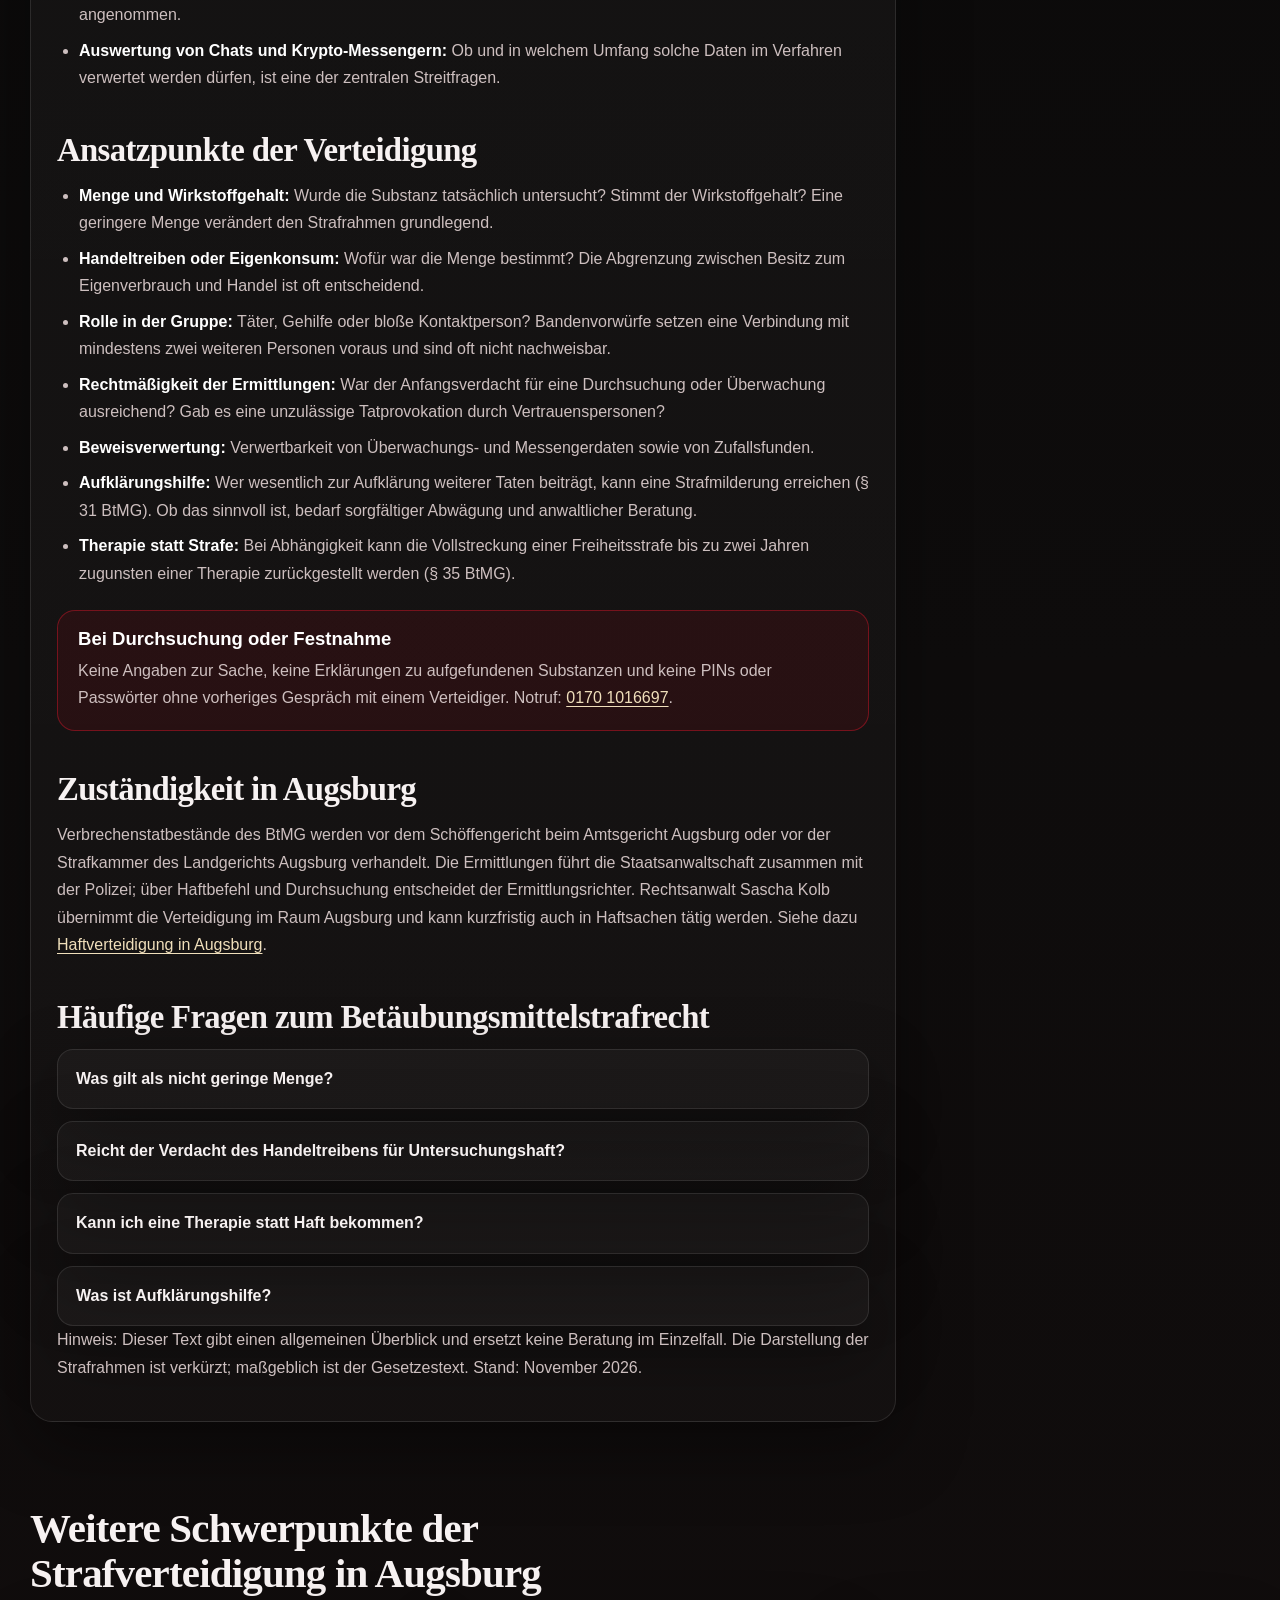
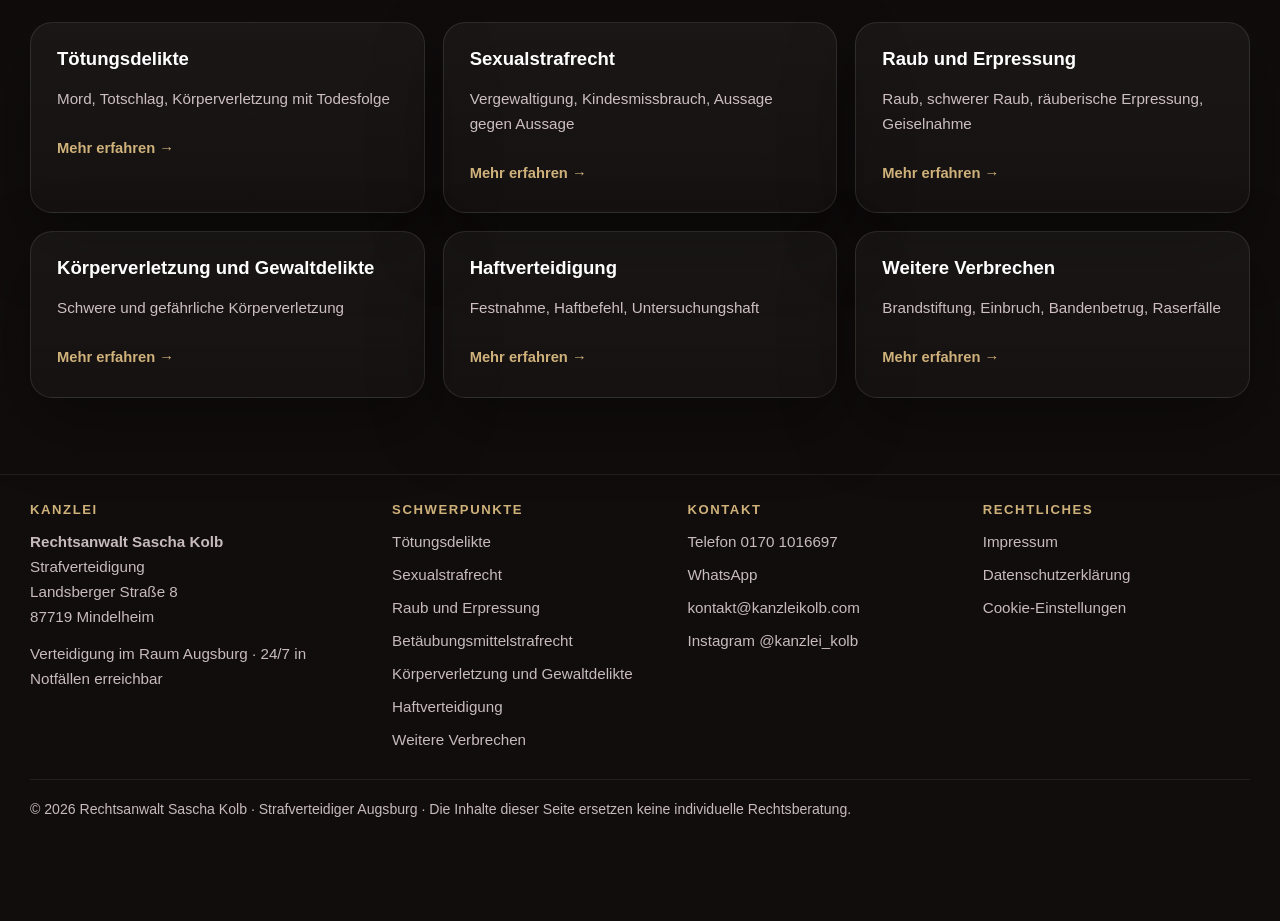
==== commit 6b9fc5e7: "Cookie-Hinweis mit Auswahl und Link in der Fußzeile ergänzt - Hinweis beim ersten Besuch mit gleichw" ====
--- a/betaeubungsmittelstrafrecht-augsburg/index.html
+++ b/betaeubungsmittelstrafrecht-augsburg/index.html
@@ -24,7 +24,7 @@
   <meta name="twitter:title" content="BtM-Strafrecht Augsburg: Strafverteidiger bei Drogenhandel" />
   <meta name="twitter:description" content="Verteidigung bei Handeltreiben mit nicht geringer Menge, Bandenhandel und Einfuhr in Augsburg. Haftsachen, Telekommunikationsüberwachung. 24/7 in Notfällen." />
   <meta name="twitter:image" content="https://strafrechtaugsburg.de/assets/og-image.jpg" />
-  <link rel="stylesheet" href="/style.css?v=20261116-5" />
+  <link rel="stylesheet" href="/style.css?v=20261116-6" />
   <script type="application/ld+json">
 {
   "@context": "https://schema.org",
@@ -484,6 +484,7 @@
           <ul>
             <li><a href="/impressum/">Impressum</a></li>
             <li><a href="/datenschutz/">Datenschutzerklärung</a></li>
+            <li><button type="button" class="linklike" data-consent-open>Cookie-Einstellungen</button></li>
           </ul>
         </div>
       </div>
@@ -500,6 +501,6 @@
     </div>
   </div>
 
-  <script src="/script.js?v=20261116-5" defer></script>
+  <script src="/script.js?v=20261116-6" defer></script>
 </body>
 </html>
--- a/style.css
+++ b/style.css
@@ -803,3 +803,39 @@
 
 /* Fußzeile nicht unter der festen Kontaktleiste verstecken */
 footer { padding-bottom: 100px; }
+
+/* Cookie-/Datenschutz-Hinweis */
+.consent-banner {
+  position: fixed;
+  left: 16px;
+  bottom: 16px;
+  z-index: 1200;
+  width: min(450px, calc(100% - 32px));
+  padding: 20px;
+  border-radius: 22px;
+  border: 1px solid rgba(255,255,255,0.14);
+  background: rgba(14,11,11,0.98);
+  box-shadow: var(--shadow);
+  font-family: Arial, Helvetica, sans-serif;
+  color: var(--muted);
+}
+.consent-banner h2 { margin: 0 0 8px; font-size: 1.1rem; color: #fff; }
+.consent-banner p { margin: 0 0 10px; font-size: 0.92rem; line-height: 1.55; }
+.consent-banner a { color: #f0dfbb; text-decoration: underline; text-underline-offset: 3px; }
+.consent-actions { display: flex; flex-wrap: wrap; gap: 10px; margin-top: 14px; }
+.consent-actions .btn { flex: 1 1 150px; min-height: 46px; }
+
+.linklike {
+  padding: 0;
+  border: 0;
+  background: none;
+  color: inherit;
+  font: inherit;
+  text-align: left;
+  cursor: pointer;
+}
+.footer-grid .linklike:hover { color: #fff; text-decoration: underline; }
+
+@media (max-width: 760px) {
+  .consent-banner { left: 8px; right: 8px; bottom: 8px; width: auto; padding: 16px; }
+}
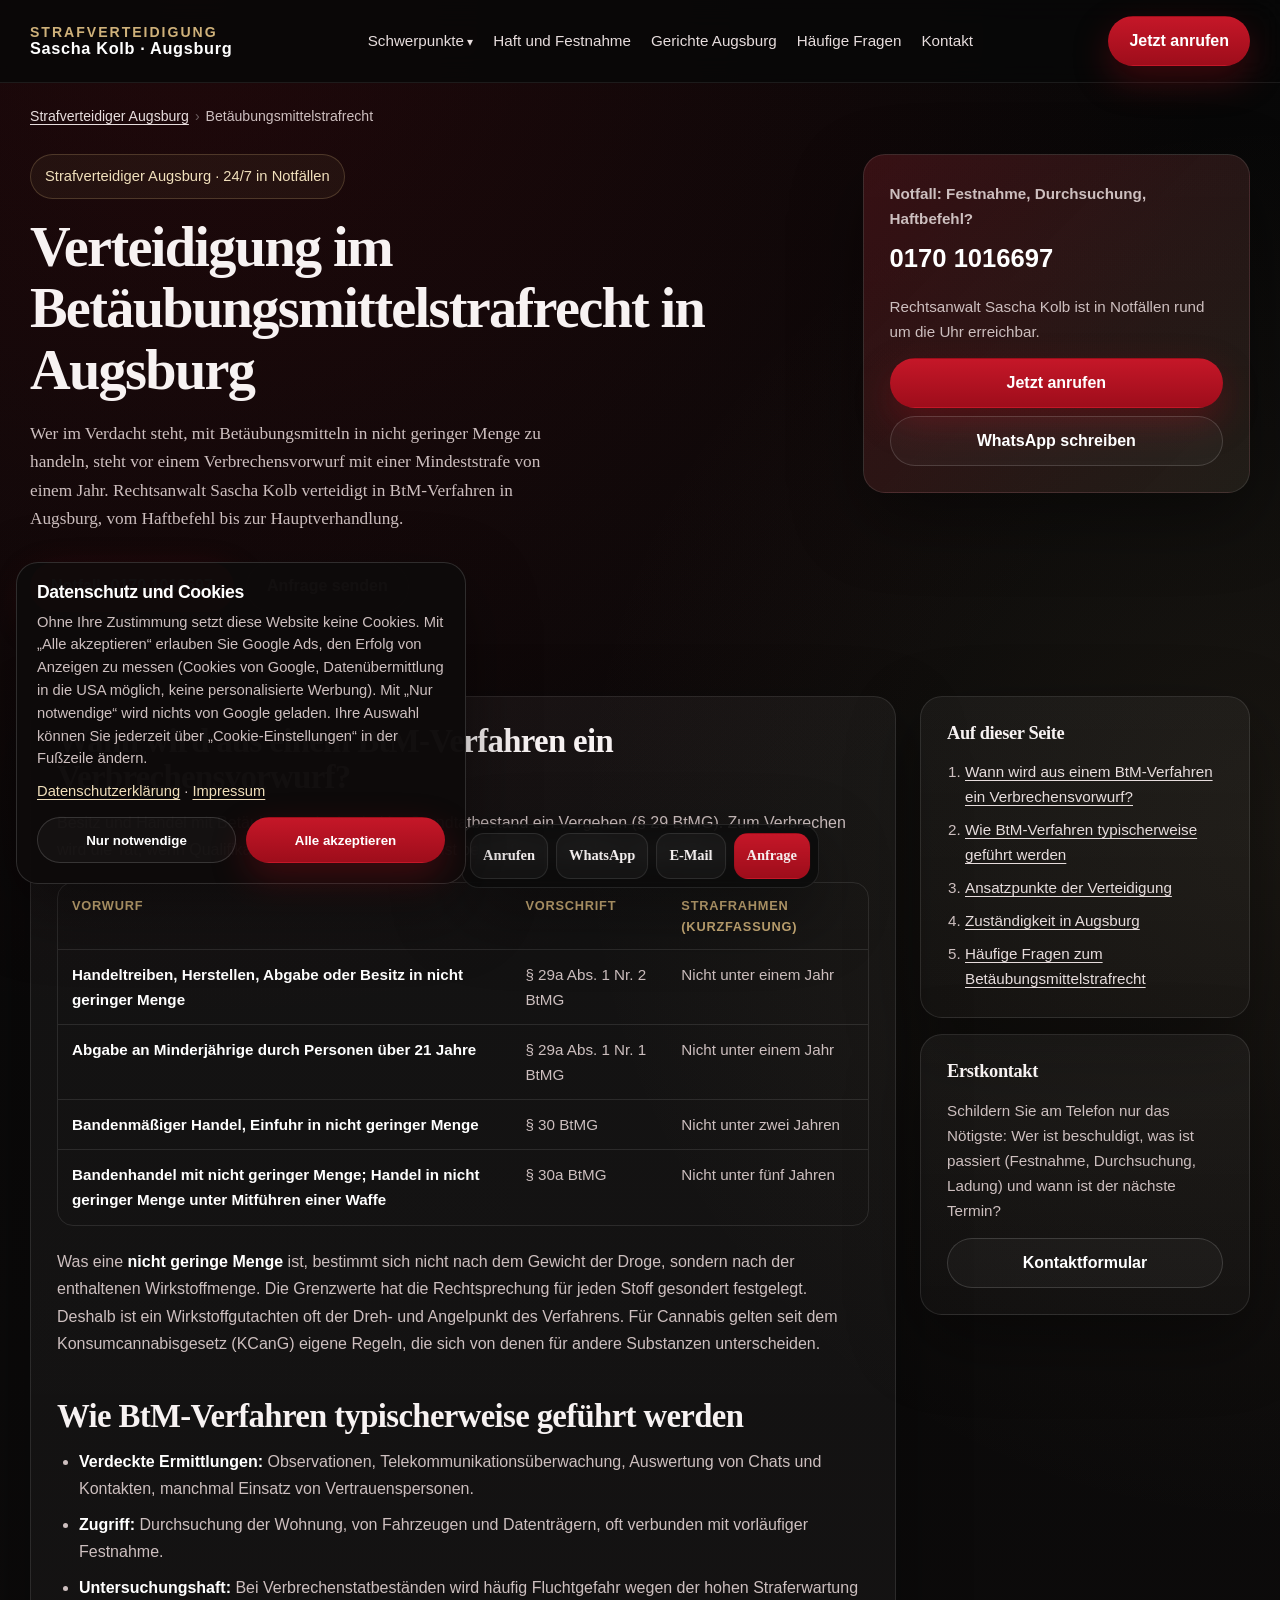
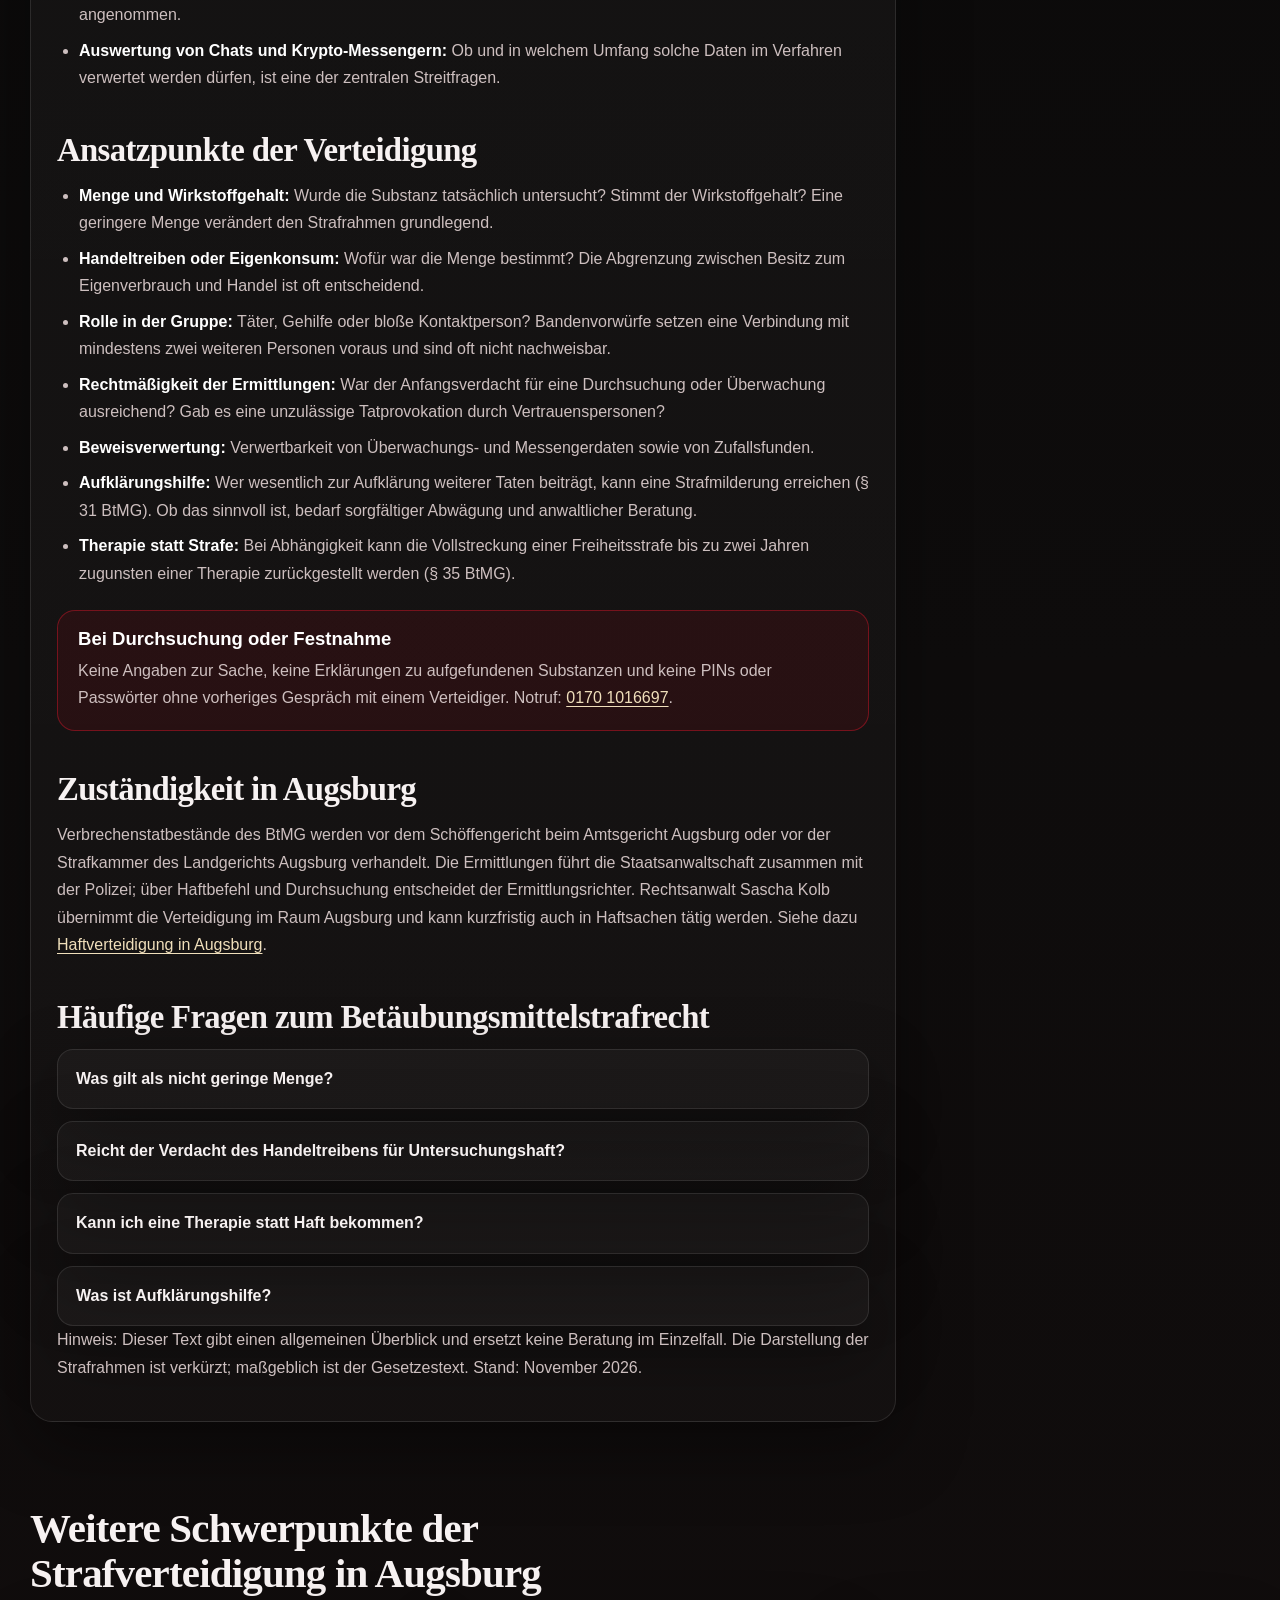
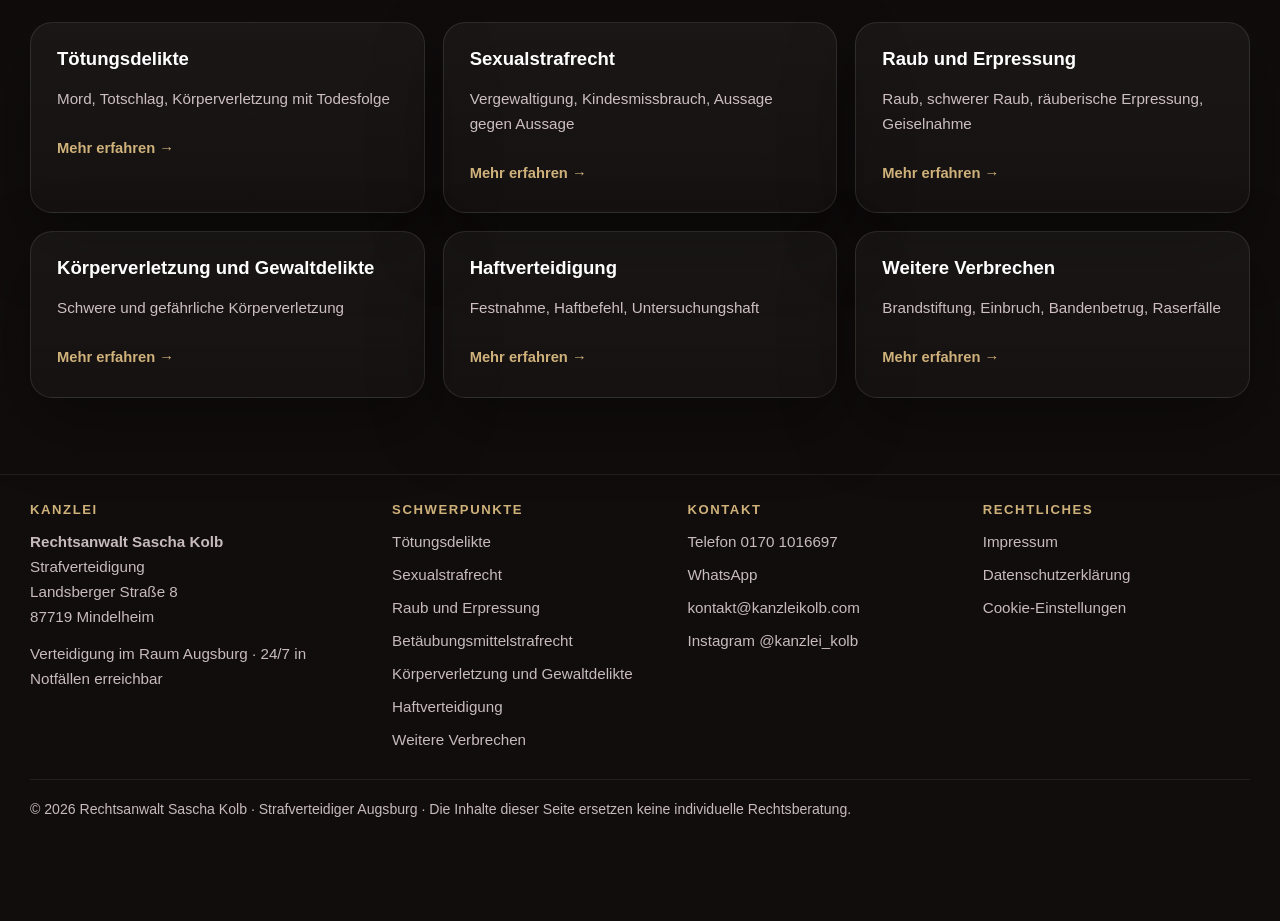
==== commit 0d869ec1: "Google-Ads-Tag nur mit Einwilligung laden, Hinweis und Datenschutz angepasst - Google-Tag (AW-177875" ====
--- a/betaeubungsmittelstrafrecht-augsburg/index.html
+++ b/betaeubungsmittelstrafrecht-augsburg/index.html
@@ -24,7 +24,7 @@
   <meta name="twitter:title" content="BtM-Strafrecht Augsburg: Strafverteidiger bei Drogenhandel" />
   <meta name="twitter:description" content="Verteidigung bei Handeltreiben mit nicht geringer Menge, Bandenhandel und Einfuhr in Augsburg. Haftsachen, Telekommunikationsüberwachung. 24/7 in Notfällen." />
   <meta name="twitter:image" content="https://strafrechtaugsburg.de/assets/og-image.jpg" />
-  <link rel="stylesheet" href="/style.css?v=20261116-6" />
+  <link rel="stylesheet" href="/style.css?v=20261116-7" />
   <script type="application/ld+json">
 {
   "@context": "https://schema.org",
@@ -501,6 +501,6 @@
     </div>
   </div>
 
-  <script src="/script.js?v=20261116-6" defer></script>
+  <script src="/script.js?v=20261116-7" defer></script>
 </body>
 </html>
